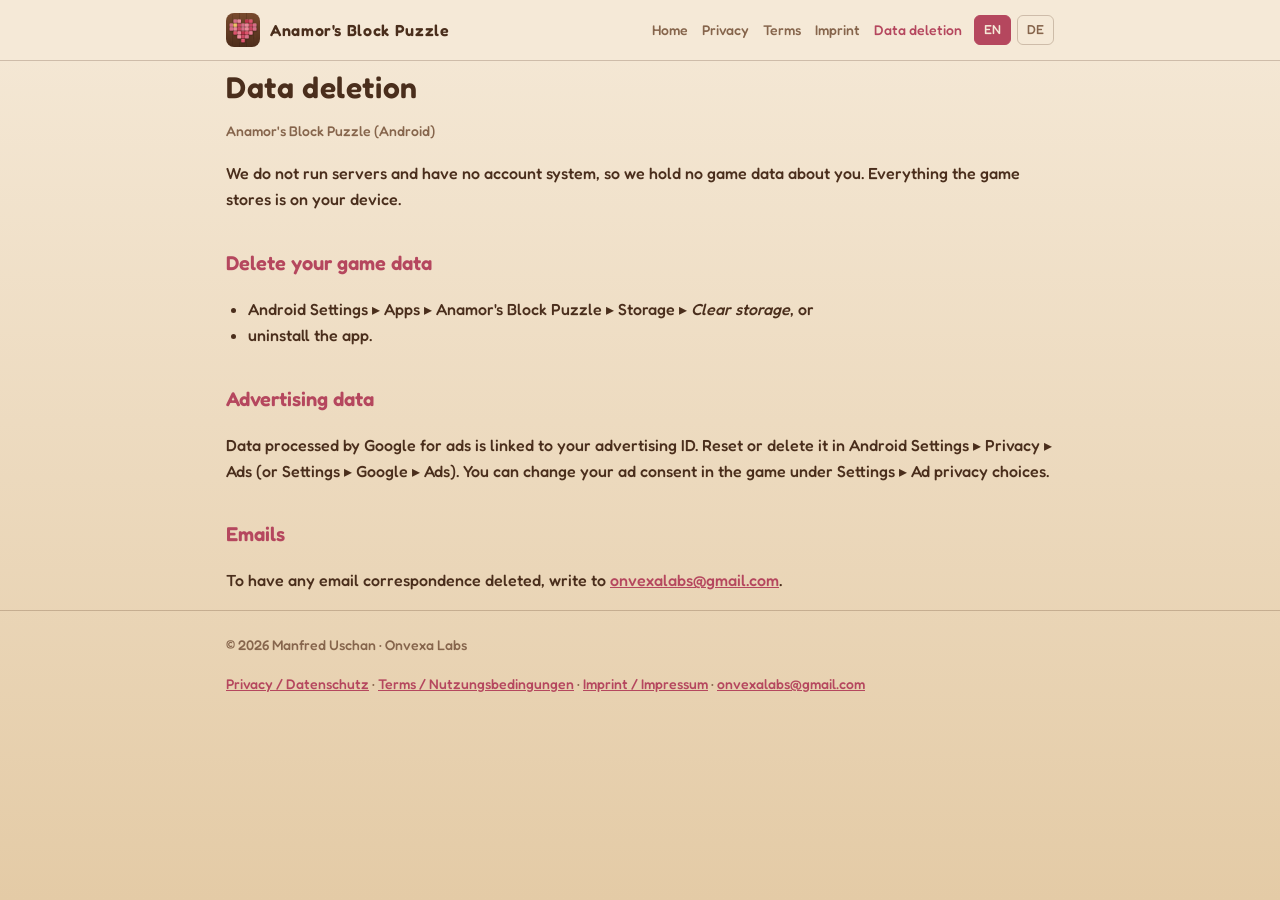
==== delete-data.html @ 858fd69e "Teaser and legal pages for Anamor's Block Puzzle Co-Authored-By: Claude Opus 5.5 <noreply@anthropic." ====
<!doctype html>
<html lang="en">
<head>
  <meta charset="utf-8">
  <meta name="viewport" content="width=device-width, initial-scale=1">
  <title>Data deletion · Anamor's Block Puzzle</title>
  <meta name="title-en" content="Data deletion · Anamor's Block Puzzle">
  <meta name="title-de" content="Datenlöschung · Anamor's Block Puzzle">
  <meta name="description" content="How to delete data for Anamor's Block Puzzle.">
  <meta name="theme-color" content="#4e2e1b">
  <link rel="icon" type="image/png" href="assets/favicon.png">
  <link rel="apple-touch-icon" href="assets/apple-touch-icon.png">
  <link rel="stylesheet" href="assets/style.css">
  <script src="assets/site.js"></script>
</head>
<body>
  <header class="top">
    <div class="wrap bar">
      <a class="brand" href="index.html"><img src="assets/icon.png" alt="">Anamor's Block Puzzle</a>
      <nav class="links">
        <a href="index.html"><span data-lang="en">Home</span><span data-lang="de">Start</span></a>
        <a href="privacy.html"><span data-lang="en">Privacy</span><span data-lang="de">Datenschutz</span></a>
        <a href="terms.html"><span data-lang="en">Terms</span><span data-lang="de">Nutzungsbedingungen</span></a>
        <a href="imprint.html"><span data-lang="en">Imprint</span><span data-lang="de">Impressum</span></a>
        <a href="delete-data.html" aria-current="page"><span data-lang="en">Data deletion</span><span data-lang="de">Datenlöschung</span></a>
      </nav>
      <div class="lang" role="group" aria-label="Language">
        <button type="button" data-set="en" aria-pressed="false">EN</button>
        <button type="button" data-set="de" aria-pressed="false">DE</button>
      </div>
    </div>
  </header>
  <main class="wrap">
    <article data-lang="en" lang="en">

      <h1>Data deletion</h1>
      <p class="meta">Anamor's Block Puzzle (Android)</p>
      <p>We do not run servers and have no account system, so we hold no game data about you. Everything the game stores is on
      your device.</p>
      <h2>Delete your game data</h2>
      <ul>
        <li>Android Settings ▸ Apps ▸ Anamor's Block Puzzle ▸ Storage ▸ <em>Clear storage</em>, or</li>
        <li>uninstall the app.</li>
      </ul>
      <h2>Advertising data</h2>
      <p>Data processed by Google for ads is linked to your advertising ID. Reset or delete it in Android Settings ▸ Privacy ▸ Ads
      (or Settings ▸ Google ▸ Ads). You can change your ad consent in the game under Settings ▸ Ad privacy choices.</p>
      <h2>Emails</h2>
      <p>To have any email correspondence deleted, write to <a href="mailto:onvexalabs@gmail.com">onvexalabs@gmail.com</a>.</p>
    </article>
    <article data-lang="de" lang="de">

      <h1>Datenlöschung</h1>
      <p class="meta">Anamor's Block Puzzle (Android)</p>
      <p>Wir betreiben keine Server und haben kein Kontosystem – wir besitzen also keine Spieldaten über dich. Alles, was das Spiel
      speichert, liegt auf deinem Gerät.</p>
      <h2>Spieldaten löschen</h2>
      <ul>
        <li>Android-Einstellungen ▸ Apps ▸ Anamor's Block Puzzle ▸ Speicher ▸ <em>Speicher leeren</em>, oder</li>
        <li>die App deinstallieren.</li>
      </ul>
      <h2>Werbedaten</h2>
      <p>Von Google für Werbung verarbeitete Daten sind mit deiner Werbe-ID verknüpft. Setze sie in den Android-Einstellungen ▸
      Datenschutz ▸ Werbung (oder Einstellungen ▸ Google ▸ Anzeigen) zurück oder lösche sie. Deine Werbe-Einwilligung änderst du im
      Spiel unter Einstellungen ▸ Werbe-Datenschutz.</p>
      <h2>E-Mails</h2>
      <p>Um E-Mail-Korrespondenz löschen zu lassen, schreib an <a href="mailto:onvexalabs@gmail.com">onvexalabs@gmail.com</a>.</p>
    </article>
  </main>
  <footer>
    <div class="wrap">
      <span>© 2026 Manfred Uschan · Onvexa Labs</span>
      <span><a href="privacy.html">Privacy / Datenschutz</a> · <a href="terms.html">Terms / Nutzungsbedingungen</a> · <a href="imprint.html">Imprint / Impressum</a> · <a href="mailto:onvexalabs@gmail.com">onvexalabs@gmail.com</a></span>
    </div>
  </footer>
</body>
</html>
---- assets/style.css ----
@font-face { font-family: "Fredoka"; src: url("Fredoka-Medium.woff2") format("woff2"); font-weight: 400 500; font-display: swap; }
@font-face { font-family: "Fredoka"; src: url("Fredoka-SemiBold.woff2") format("woff2"); font-weight: 600 700; font-display: swap; }
:root {
  --bg: #f5e9d7;
  --panel: #fbf2e4;
  --trace: #e4cba6;
  --text: #4a2e1c;
  --dim: #86654c;
  --accent: #b5475e;
  --accent2: #d9718a;
  --warn: #b26a00;
  --line: rgba(90, 57, 35, .25);
}
* { box-sizing: border-box; }
html { -webkit-text-size-adjust: 100%; }
body {
  margin: 0;
  background: var(--bg);
  background-image: linear-gradient(#f5e9d7, #e4cba6);
  background-attachment: fixed;
  color: var(--text);
  font: 16px/1.65 "Fredoka", system-ui, -apple-system, "Segoe UI", Roboto, sans-serif;
}
a { color: var(--accent); }
a:hover { color: #e0556f; }
header.top {
  border-bottom: 1px solid var(--line);
  background: rgba(245, 233, 215, .94);
  position: sticky; top: 0; z-index: 5;
  backdrop-filter: blur(6px);
}
.wrap { max-width: 860px; margin: 0 auto; padding: 0 16px; }
.bar { display: flex; align-items: center; gap: 12px; min-height: 60px; flex-wrap: wrap; }
.brand { display: flex; align-items: center; gap: 10px; color: var(--text); text-decoration: none; font-weight: 700; letter-spacing: .04em; }
.brand img { width: 34px; height: 34px; border-radius: 8px; }
nav.links { display: flex; gap: 14px; flex-wrap: wrap; margin-left: auto; font-size: 14px; }
nav.links a { color: var(--dim); text-decoration: none; }
nav.links a[aria-current="page"], nav.links a:hover { color: var(--accent); }
.lang { display: flex; gap: 6px; }
.lang button {
  background: transparent; color: var(--dim); border: 1px solid var(--line);
  border-radius: 6px; padding: 3px 9px; font: inherit; font-size: 13px; cursor: pointer;
}
.lang button[aria-pressed="true"] { color: var(--bg); background: var(--accent); border-color: var(--accent); }
main { padding: 28px 0 60px; }
h1 { font-size: 30px; line-height: 1.2; margin: 8px 0 6px; letter-spacing: .02em; }
h2 { font-size: 20px; margin: 34px 0 8px; color: var(--accent); }
h3 { font-size: 17px; margin: 22px 0 6px; }
.meta { color: var(--dim); font-size: 14px; margin-bottom: 18px; }
.card {
  background: var(--panel); border: 1px solid var(--line); border-radius: 10px;
  padding: 18px 20px; margin: 18px 0;
}
.hero { text-align: center; padding: 30px 0 10px; }
.hero img { width: 128px; height: 128px; border-radius: 26px; box-shadow: 0 0 40px rgba(181,71,94,.3); }
.hero h1 { font-size: 38px; margin-top: 16px; }
.hero .sub { color: var(--accent2); letter-spacing: .3em; font-weight: 700; }
.promise { border-left: 4px solid var(--accent); }
.todo { background: rgba(255,176,0,.15); color: var(--warn); border: 1px dashed var(--warn); padding: 0 4px; border-radius: 4px; }
table { width: 100%; border-collapse: collapse; font-size: 15px; }
th, td { text-align: left; vertical-align: top; padding: 8px 10px; border-bottom: 1px solid var(--line); }
th { color: var(--dim); font-weight: 600; }
.tablewrap { overflow-x: auto; }
ul { padding-left: 22px; }
footer { border-top: 1px solid var(--line); color: var(--dim); font-size: 14px; padding: 22px 0 40px; }
footer .wrap { display: flex; gap: 16px; flex-wrap: wrap; justify-content: space-between; }
code { background: #efe0c9; padding: 1px 5px; border-radius: 4px; font-size: 14px; }
/* language switching: without JS both languages stay visible */
html.js [data-lang] { display: none; }
html.js.lang-en [data-lang="en"], html.js.lang-de [data-lang="de"] { display: block; }
html:not(.js) [data-lang="de"] { border-top: 1px solid var(--line); margin-top: 40px; padding-top: 10px; }
@media (max-width: 560px) {
  h1 { font-size: 25px; }
  .hero h1 { font-size: 30px; }
  nav.links { width: 100%; margin-left: 0; }
}
.badge { display: inline-block; margin-top: 6px; padding: 6px 16px; border-radius: 999px; background: var(--accent); color: #fff6ea; font-weight: 600; }
.gallery { display: grid; grid-template-columns: repeat(auto-fit, minmax(170px, 1fr)); gap: 14px; margin: 26px 0; }
.gallery figure { margin: 0; text-align: center; }
.gallery img { width: 100%; border-radius: 16px; box-shadow: 0 8px 24px rgba(74, 46, 28, .25); }
.gallery figcaption { font-size: 14px; color: var(--dim); margin-top: 6px; }
html.js .gallery figcaption[data-lang] { display: none; }
html.js.lang-en .gallery figcaption[data-lang="en"], html.js.lang-de .gallery figcaption[data-lang="de"] { display: block; }
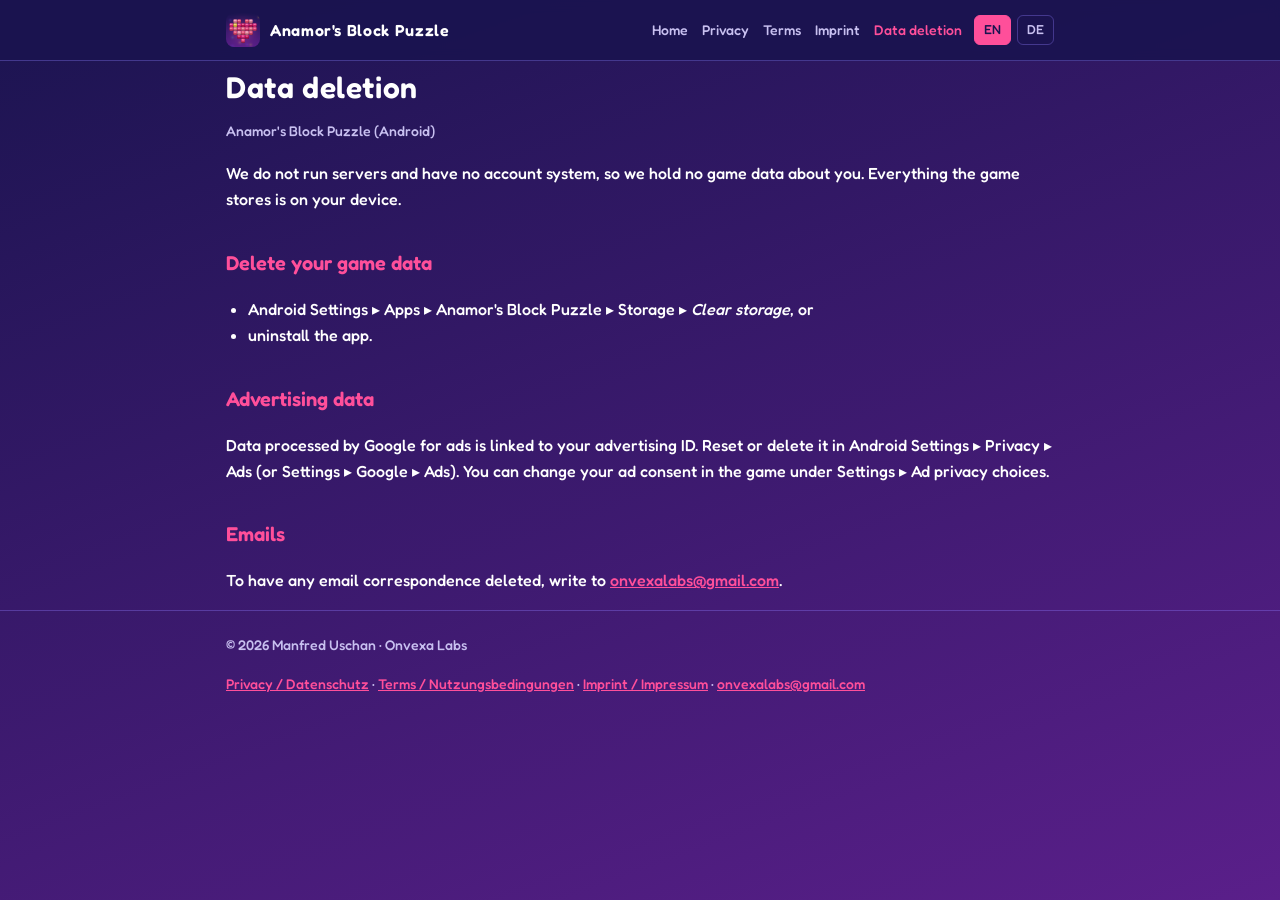
==== commit f459efb5: "Candy look for the teaser page, new screenshots and icon Co-Authored-By: Claude Opus 5.5 <noreply@an" ====
--- a/delete-data.html
+++ b/delete-data.html
@@ -7,7 +7,7 @@
   <meta name="title-en" content="Data deletion · Anamor's Block Puzzle">
   <meta name="title-de" content="Datenlöschung · Anamor's Block Puzzle">
   <meta name="description" content="How to delete data for Anamor's Block Puzzle.">
-  <meta name="theme-color" content="#4e2e1b">
+  <meta name="theme-color" content="#1b1450">
   <link rel="icon" type="image/png" href="assets/favicon.png">
   <link rel="apple-touch-icon" href="assets/apple-touch-icon.png">
   <link rel="stylesheet" href="assets/style.css">
--- a/assets/style.css
+++ b/assets/style.css
@@ -1,31 +1,31 @@
 @font-face { font-family: "Fredoka"; src: url("Fredoka-Medium.woff2") format("woff2"); font-weight: 400 500; font-display: swap; }
 @font-face { font-family: "Fredoka"; src: url("Fredoka-SemiBold.woff2") format("woff2"); font-weight: 600 700; font-display: swap; }
 :root {
-  --bg: #f5e9d7;
-  --panel: #fbf2e4;
-  --trace: #e4cba6;
-  --text: #4a2e1c;
-  --dim: #86654c;
-  --accent: #b5475e;
-  --accent2: #d9718a;
-  --warn: #b26a00;
-  --line: rgba(90, 57, 35, .25);
+  --bg: #1b1450;
+  --panel: rgba(35, 26, 92, .85);
+  --trace: #4a1c7a;
+  --text: #ffffff;
+  --dim: #c8c0f0;
+  --accent: #ff4f9a;
+  --accent2: #ffd23f;
+  --warn: #ffd23f;
+  --line: rgba(143, 123, 255, .35);
 }
 * { box-sizing: border-box; }
 html { -webkit-text-size-adjust: 100%; }
 body {
   margin: 0;
   background: var(--bg);
-  background-image: linear-gradient(#f5e9d7, #e4cba6);
+  background-image: linear-gradient(160deg, #1b1450, #5a1f8a);
   background-attachment: fixed;
   color: var(--text);
   font: 16px/1.65 "Fredoka", system-ui, -apple-system, "Segoe UI", Roboto, sans-serif;
 }
 a { color: var(--accent); }
-a:hover { color: #e0556f; }
+a:hover { color: #ffd23f; }
 header.top {
   border-bottom: 1px solid var(--line);
-  background: rgba(245, 233, 215, .94);
+  background: rgba(27, 20, 80, .92);
   position: sticky; top: 0; z-index: 5;
   backdrop-filter: blur(6px);
 }
@@ -52,7 +52,7 @@
   padding: 18px 20px; margin: 18px 0;
 }
 .hero { text-align: center; padding: 30px 0 10px; }
-.hero img { width: 128px; height: 128px; border-radius: 26px; box-shadow: 0 0 40px rgba(181,71,94,.3); }
+.hero img { width: 128px; height: 128px; border-radius: 26px; box-shadow: 0 0 40px rgba(255,79,154,.45); }
 .hero h1 { font-size: 38px; margin-top: 16px; }
 .hero .sub { color: var(--accent2); letter-spacing: .3em; font-weight: 700; }
 .promise { border-left: 4px solid var(--accent); }
@@ -64,7 +64,7 @@
 ul { padding-left: 22px; }
 footer { border-top: 1px solid var(--line); color: var(--dim); font-size: 14px; padding: 22px 0 40px; }
 footer .wrap { display: flex; gap: 16px; flex-wrap: wrap; justify-content: space-between; }
-code { background: #efe0c9; padding: 1px 5px; border-radius: 4px; font-size: 14px; }
+code { background: #2e2770; padding: 1px 5px; border-radius: 4px; font-size: 14px; }
 /* language switching: without JS both languages stay visible */
 html.js [data-lang] { display: none; }
 html.js.lang-en [data-lang="en"], html.js.lang-de [data-lang="de"] { display: block; }
@@ -74,10 +74,10 @@
   .hero h1 { font-size: 30px; }
   nav.links { width: 100%; margin-left: 0; }
 }
-.badge { display: inline-block; margin-top: 6px; padding: 6px 16px; border-radius: 999px; background: var(--accent); color: #fff6ea; font-weight: 600; }
+.badge { display: inline-block; margin-top: 6px; padding: 6px 16px; border-radius: 999px; background: var(--accent); color: #fff; font-weight: 600; }
 .gallery { display: grid; grid-template-columns: repeat(auto-fit, minmax(170px, 1fr)); gap: 14px; margin: 26px 0; }
 .gallery figure { margin: 0; text-align: center; }
-.gallery img { width: 100%; border-radius: 16px; box-shadow: 0 8px 24px rgba(74, 46, 28, .25); }
+.gallery img { width: 100%; border-radius: 16px; box-shadow: 0 8px 24px rgba(0, 0, 0, .45); }
 .gallery figcaption { font-size: 14px; color: var(--dim); margin-top: 6px; }
 html.js .gallery figcaption[data-lang] { display: none; }
 html.js.lang-en .gallery figcaption[data-lang="en"], html.js.lang-de .gallery figcaption[data-lang="de"] { display: block; }
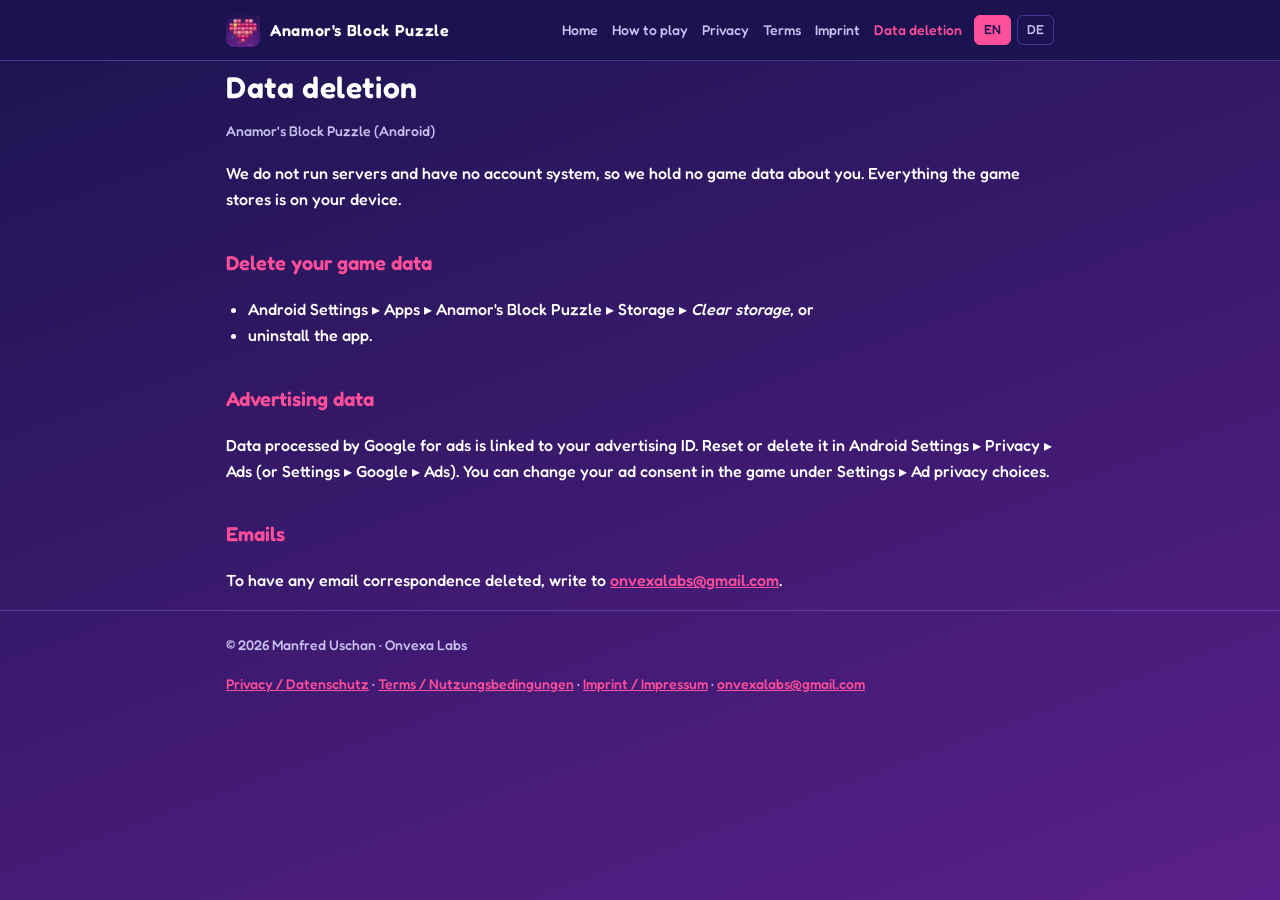
==== commit fc407de9: "Interactive how-to-play tutorial Co-Authored-By: Claude Opus 5.5 <noreply@anthropic.com> Claude-Sess" ====
--- a/delete-data.html
+++ b/delete-data.html
@@ -12,6 +12,7 @@
   <link rel="apple-touch-icon" href="assets/apple-touch-icon.png">
   <link rel="stylesheet" href="assets/style.css">
   <script src="assets/site.js"></script>
+
 </head>
 <body>
   <header class="top">
@@ -19,6 +20,7 @@
       <a class="brand" href="index.html"><img src="assets/icon.png" alt="">Anamor's Block Puzzle</a>
       <nav class="links">
         <a href="index.html"><span data-lang="en">Home</span><span data-lang="de">Start</span></a>
+        <a href="how-to-play.html"><span data-lang="en">How to play</span><span data-lang="de">Spielanleitung</span></a>
         <a href="privacy.html"><span data-lang="en">Privacy</span><span data-lang="de">Datenschutz</span></a>
         <a href="terms.html"><span data-lang="en">Terms</span><span data-lang="de">Nutzungsbedingungen</span></a>
         <a href="imprint.html"><span data-lang="en">Imprint</span><span data-lang="de">Impressum</span></a>
@@ -66,6 +68,7 @@
       <h2>E-Mails</h2>
       <p>Um E-Mail-Korrespondenz löschen zu lassen, schreib an <a href="mailto:onvexalabs@gmail.com">onvexalabs@gmail.com</a>.</p>
     </article>
+
   </main>
   <footer>
     <div class="wrap">
--- a/assets/style.css
+++ b/assets/style.css
@@ -81,3 +81,65 @@
 .gallery figcaption { font-size: 14px; color: var(--dim); margin-top: 6px; }
 html.js .gallery figcaption[data-lang] { display: none; }
 html.js.lang-en .gallery figcaption[data-lang="en"], html.js.lang-de .gallery figcaption[data-lang="de"] { display: block; }
+
+/* --- buttons --- */
+.btn { display: inline-block; border: 0; cursor: pointer; font: inherit; font-weight: 600; color: #fff; text-decoration: none;
+  padding: 10px 22px; border-radius: 999px; background: linear-gradient(#ff6bae, #e23d86); box-shadow: 0 4px 0 #a5235d, 0 8px 18px rgba(0,0,0,.3); }
+.btn:hover { color: #fff; filter: brightness(1.08); }
+.btn:active { transform: translateY(3px); box-shadow: 0 1px 0 #a5235d; }
+.btn.alt { background: linear-gradient(#9a80ff, #6b4cf0); box-shadow: 0 4px 0 #4630b0, 0 8px 18px rgba(0,0,0,.3); }
+.btn span[data-lang] { display: none; }
+html.lang-en .btn span[data-lang="en"], html.lang-de .btn span[data-lang="de"], html:not(.js) .btn span[data-lang="en"] { display: inline; }
+
+/* --- interactive tutorial --- */
+.tut { --cs: min(10vw, 52px); --ts: calc(var(--cs) * 0.5); margin: 10px auto 30px; max-width: 520px; text-align: center; touch-action: none; user-select: none; -webkit-user-select: none; }
+.tut-head { display: flex; justify-content: space-between; align-items: center; min-height: 30px; }
+.tut-steps { display: flex; gap: 8px; }
+.tut-steps .dot { width: 12px; height: 12px; border-radius: 50%; background: rgba(255,255,255,.2); }
+.tut-steps .dot.done { background: var(--accent2); }
+.tut-steps .dot.now { background: var(--accent); box-shadow: 0 0 10px var(--accent); }
+.tut-score { font-weight: 600; color: var(--dim); }
+.tut-score b { color: #fff; font-size: 22px; }
+.tut-msg { min-height: 3.2em; font-size: 18px; margin: 10px 0 14px; }
+.tut-msg span[data-lang] { display: none; }
+html.lang-en .tut-msg span[data-lang="en"], html.lang-de .tut-msg span[data-lang="de"], html:not(.js) .tut-msg span[data-lang="en"] { display: inline; }
+.tut-board { position: relative; display: grid; grid-template-columns: repeat(8, var(--cs)); grid-template-rows: repeat(8, var(--cs));
+  width: calc(var(--cs) * 8); margin: 0 auto; padding: 8px; box-sizing: content-box; border-radius: 22px;
+  background: rgba(18, 12, 58, .9); border: 2px solid rgba(255,255,255,.14); box-shadow: 0 14px 30px rgba(0,0,0,.45); }
+.tut-board.over .cb { filter: grayscale(.85) brightness(.75); transition: filter .8s; }
+.tc { position: relative; margin: 2px; border-radius: 22%; background: #2e2770; box-shadow: inset 0 3px 6px rgba(0,0,0,.35); }
+.tc.ok { background: rgba(61, 220, 132, .45); }
+.tc.bad { background: rgba(255, 59, 92, .45); }
+.tc.hl { box-shadow: inset 0 0 0 3px rgba(255,255,255,.75), 0 0 14px rgba(255,255,255,.5); }
+.tc.target { animation: target 1s ease-in-out infinite; }
+@keyframes target { 50% { background: rgba(255, 79, 154, .55); box-shadow: 0 0 14px rgba(255,79,154,.8); } }
+.cb { position: absolute; inset: 0; border-radius: 22%;
+  background: radial-gradient(ellipse 34% 20% at 32% 22%, rgba(255,255,255,.95), rgba(255,255,255,0) 70%),
+              radial-gradient(ellipse 70% 40% at 50% 28%, rgba(255,255,255,.42), rgba(255,255,255,0) 72%),
+              linear-gradient(var(--c), color-mix(in srgb, var(--c) 62%, #000));
+  box-shadow: inset 0 -4px 0 rgba(0,0,0,.22), inset 0 2px 0 rgba(255,255,255,.35), 0 3px 6px rgba(0,0,0,.35); }
+.cb.pop { animation: pop .2s ease-out; }
+@keyframes pop { 0% { transform: scale(1.18, .85); } 100% { transform: scale(1); } }
+.cb.clear { animation: clear .38s ease-in forwards; }
+@keyframes clear { 0% { filter: brightness(2.2); } 100% { transform: scale(1.35); opacity: 0; } }
+.beam { position: absolute; pointer-events: none; mix-blend-mode: screen; animation: beam .5s ease-out forwards;
+  background: radial-gradient(closest-side, rgba(255,255,255,.95), rgba(255,180,230,.5) 50%, rgba(255,255,255,0)); }
+.beam.h { left: -6%; width: 112%; height: calc(var(--cs) * 1.6); top: calc(8px + var(--i) * var(--cs) - var(--cs) * .3); }
+.beam.v { top: -6%; height: 112%; width: calc(var(--cs) * 1.6); left: calc(8px + var(--i) * var(--cs) - var(--cs) * .3); }
+@keyframes beam { from { opacity: 1; } to { opacity: 0; transform: scale(1.1); } }
+.pop-text { position: absolute; left: 50%; top: 38%; transform: translate(-50%, -50%); font-size: 40px; font-weight: 700; pointer-events: none;
+  -webkit-text-stroke: 7px #140c3a; paint-order: stroke fill; animation: ptext 1s ease-out forwards; white-space: nowrap; }
+.pop-text.pink { color: #ff4f9a; } .pop-text.gold { color: #ffd23f; }
+@keyframes ptext { 0% { transform: translate(-50%, -50%) scale(.3); } 25% { transform: translate(-50%, -50%) scale(1.1); } 70% { opacity: 1; } 100% { transform: translate(-50%, -70%); opacity: 0; } }
+.tut-tray { display: grid; grid-template-columns: repeat(3, 1fr); gap: 10px; margin: 16px auto 0; width: calc(var(--cs) * 8 + 16px);
+  min-height: calc(var(--cs) * 2.8); padding: 10px 0; border-radius: 22px; background: rgba(18, 12, 58, .45); border: 2px solid rgba(255,255,255,.08); }
+.slot { display: flex; align-items: center; justify-content: center; }
+.piece { display: grid; cursor: grab; touch-action: none; }
+.piece .cb { position: relative; inset: auto; width: calc(var(--ts) - 2px); height: calc(var(--ts) - 2px); margin: 1px; }
+.piece.dim { opacity: .35; }
+.piece.lifted { visibility: hidden; }
+.drag-ghost { position: fixed; left: 0; top: 0; z-index: 50; pointer-events: none; filter: drop-shadow(0 10px 12px rgba(0,0,0,.45)); }
+.drag-ghost .cb { position: absolute; inset: auto; transform: scale(.94); }
+.drag-ghost.back { transition: transform .18s ease-in; }
+.tut-buttons { display: flex; gap: 12px; justify-content: center; flex-wrap: wrap; margin-top: 22px; }
+.tut-msg .btn { margin-top: 10px; }
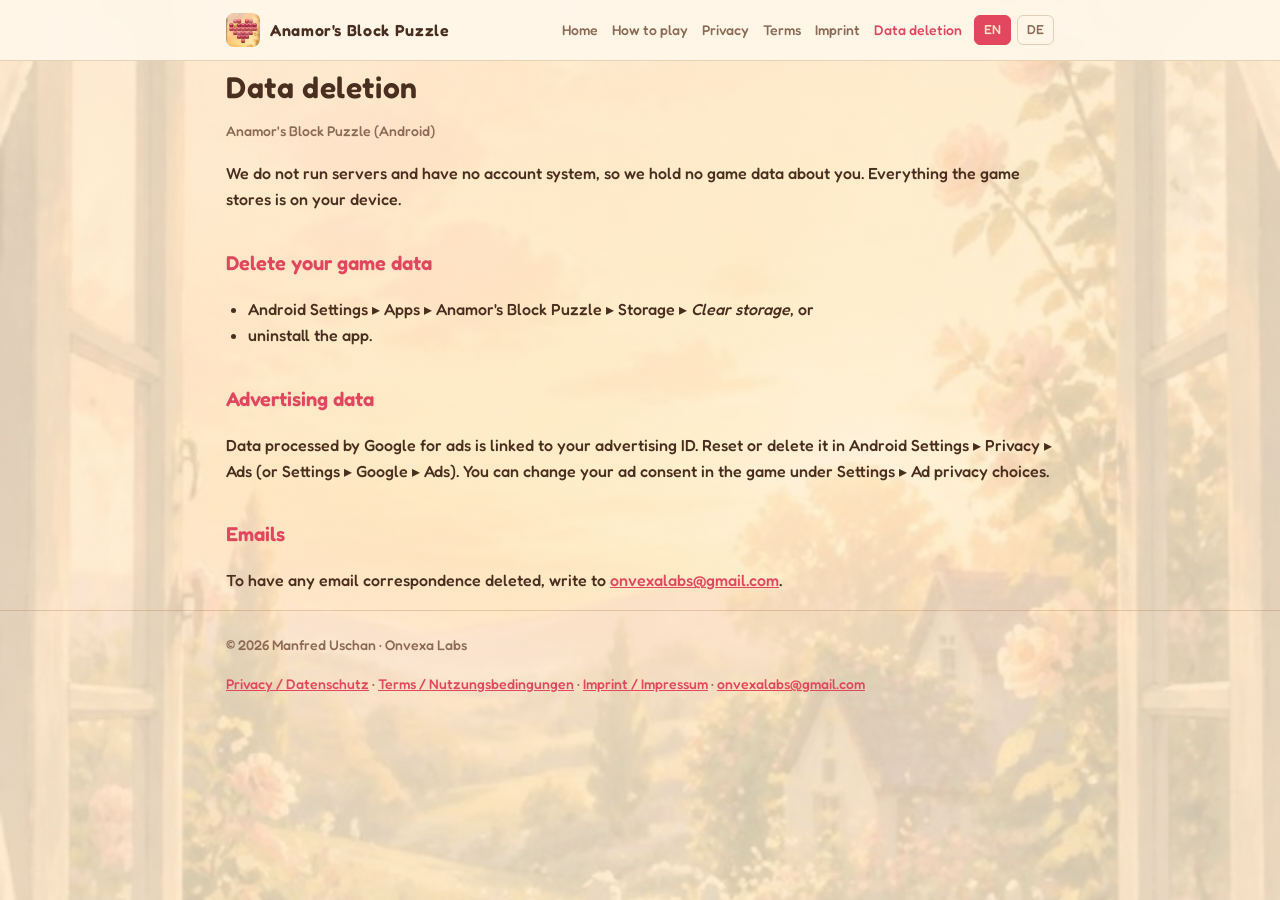
==== commit 51d80abd: "New landing page: painted hero, screenshots, seasons, play modes, languages Co-Authored-By: Claude O" ====
--- a/delete-data.html
+++ b/delete-data.html
@@ -7,7 +7,7 @@
   <meta name="title-en" content="Data deletion · Anamor's Block Puzzle">
   <meta name="title-de" content="Datenlöschung · Anamor's Block Puzzle">
   <meta name="description" content="How to delete data for Anamor's Block Puzzle.">
-  <meta name="theme-color" content="#1b1450">
+  <meta name="theme-color" content="#f6d9b0">
   <link rel="icon" type="image/png" href="assets/favicon.png">
   <link rel="apple-touch-icon" href="assets/apple-touch-icon.png">
   <link rel="stylesheet" href="assets/style.css">
--- a/assets/style.css
+++ b/assets/style.css
@@ -1,31 +1,33 @@
 @font-face { font-family: "Fredoka"; src: url("Fredoka-Medium.woff2") format("woff2"); font-weight: 400 500; font-display: swap; }
 @font-face { font-family: "Fredoka"; src: url("Fredoka-SemiBold.woff2") format("woff2"); font-weight: 600 700; font-display: swap; }
 :root {
-  --bg: #1b1450;
-  --panel: rgba(35, 26, 92, .85);
-  --trace: #4a1c7a;
-  --text: #ffffff;
-  --dim: #c8c0f0;
-  --accent: #ff4f9a;
-  --accent2: #ffd23f;
-  --warn: #ffd23f;
-  --line: rgba(143, 123, 255, .35);
+  --bg: #fbe6c8;
+  --panel: rgba(255, 247, 234, .94);
+  --trace: #e2c49c;
+  --text: #4a2e1f;
+  --dim: #8c6a55;
+  --accent: #e2475f;
+  --accent2: #5db37e;
+  --warn: #b7791f;
+  --line: rgba(160, 110, 60, .28);
 }
 * { box-sizing: border-box; }
 html { -webkit-text-size-adjust: 100%; }
 body {
   margin: 0;
   background: var(--bg);
-  background-image: linear-gradient(160deg, #1b1450, #5a1f8a);
+  background-image: linear-gradient(rgba(255, 244, 228, .72), rgba(255, 244, 228, .72)), url("bg.jpg");
+  background-size: cover;
+  background-position: center;
   background-attachment: fixed;
   color: var(--text);
   font: 16px/1.65 "Fredoka", system-ui, -apple-system, "Segoe UI", Roboto, sans-serif;
 }
 a { color: var(--accent); }
-a:hover { color: #ffd23f; }
+a:hover { color: #b8324a; }
 header.top {
   border-bottom: 1px solid var(--line);
-  background: rgba(27, 20, 80, .92);
+  background: rgba(255, 247, 234, .94);
   position: sticky; top: 0; z-index: 5;
   backdrop-filter: blur(6px);
 }
@@ -48,12 +50,12 @@
 h3 { font-size: 17px; margin: 22px 0 6px; }
 .meta { color: var(--dim); font-size: 14px; margin-bottom: 18px; }
 .card {
-  background: var(--panel); border: 1px solid var(--line); border-radius: 10px;
-  padding: 18px 20px; margin: 18px 0;
+  background: var(--panel); border: 2px solid var(--trace); border-radius: 22px;
+  padding: 18px 22px; margin: 18px 0; box-shadow: 0 8px 22px rgba(90, 50, 20, .18);
 }
 .hero { text-align: center; padding: 30px 0 10px; }
-.hero img { width: 128px; height: 128px; border-radius: 26px; box-shadow: 0 0 40px rgba(255,79,154,.45); }
-.hero h1 { font-size: 38px; margin-top: 16px; }
+.hero img { width: 128px; height: 128px; border-radius: 28px; box-shadow: 0 10px 30px rgba(120, 60, 20, .35); }
+.hero h1 { font-size: 40px; margin-top: 16px; color: var(--accent); text-shadow: 0 2px 0 #fff, 0 0 18px rgba(255,255,255,.9); }
 .hero .sub { color: var(--accent2); letter-spacing: .3em; font-weight: 700; }
 .promise { border-left: 4px solid var(--accent); }
 .todo { background: rgba(255,176,0,.15); color: var(--warn); border: 1px dashed var(--warn); padding: 0 4px; border-radius: 4px; }
@@ -64,7 +66,7 @@
 ul { padding-left: 22px; }
 footer { border-top: 1px solid var(--line); color: var(--dim); font-size: 14px; padding: 22px 0 40px; }
 footer .wrap { display: flex; gap: 16px; flex-wrap: wrap; justify-content: space-between; }
-code { background: #2e2770; padding: 1px 5px; border-radius: 4px; font-size: 14px; }
+code { background: #f1e2cc; padding: 1px 5px; border-radius: 4px; font-size: 14px; }
 /* language switching: without JS both languages stay visible */
 html.js [data-lang] { display: none; }
 html.js.lang-en [data-lang="en"], html.js.lang-de [data-lang="de"] { display: block; }
@@ -77,17 +79,18 @@
 .badge { display: inline-block; margin-top: 6px; padding: 6px 16px; border-radius: 999px; background: var(--accent); color: #fff; font-weight: 600; }
 .gallery { display: grid; grid-template-columns: repeat(auto-fit, minmax(170px, 1fr)); gap: 14px; margin: 26px 0; }
 .gallery figure { margin: 0; text-align: center; }
-.gallery img { width: 100%; border-radius: 16px; box-shadow: 0 8px 24px rgba(0, 0, 0, .45); }
+.gallery img { width: 100%; border-radius: 18px; border: 5px solid #fff7ea; box-shadow: 0 10px 24px rgba(90, 50, 20, .3); }
 .gallery figcaption { font-size: 14px; color: var(--dim); margin-top: 6px; }
 html.js .gallery figcaption[data-lang] { display: none; }
 html.js.lang-en .gallery figcaption[data-lang="en"], html.js.lang-de .gallery figcaption[data-lang="de"] { display: block; }
 
 /* --- buttons --- */
 .btn { display: inline-block; border: 0; cursor: pointer; font: inherit; font-weight: 600; color: #fff; text-decoration: none;
-  padding: 10px 22px; border-radius: 999px; background: linear-gradient(#ff6bae, #e23d86); box-shadow: 0 4px 0 #a5235d, 0 8px 18px rgba(0,0,0,.3); }
+  padding: 10px 22px; border-radius: 18px; background: linear-gradient(#f47b6c, #ee5f50); box-shadow: 0 5px 0 #b8443a, 0 8px 18px rgba(90,40,20,.25); }
 .btn:hover { color: #fff; filter: brightness(1.08); }
-.btn:active { transform: translateY(3px); box-shadow: 0 1px 0 #a5235d; }
-.btn.alt { background: linear-gradient(#9a80ff, #6b4cf0); box-shadow: 0 4px 0 #4630b0, 0 8px 18px rgba(0,0,0,.3); }
+.btn:active { transform: translateY(4px); box-shadow: 0 1px 0 #b8443a; }
+.btn.alt { color: #4a2e1f; background: linear-gradient(#fffaf2, #f5e8d4); box-shadow: 0 5px 0 #cdb393, 0 8px 18px rgba(90,40,20,.2); }
+.btn.alt:hover { color: #4a2e1f; }
 .btn span[data-lang] { display: none; }
 html.lang-en .btn span[data-lang="en"], html.lang-de .btn span[data-lang="de"], html:not(.js) .btn span[data-lang="en"] { display: inline; }
 
@@ -95,22 +98,24 @@
 .tut { --cs: min(10vw, 52px); --ts: calc(var(--cs) * 0.5); margin: 10px auto 30px; max-width: 520px; text-align: center; touch-action: none; user-select: none; -webkit-user-select: none; }
 .tut-head { display: flex; justify-content: space-between; align-items: center; min-height: 30px; }
 .tut-steps { display: flex; gap: 8px; }
-.tut-steps .dot { width: 12px; height: 12px; border-radius: 50%; background: rgba(255,255,255,.2); }
+.tut-steps .dot { width: 12px; height: 12px; border-radius: 50%; background: rgba(74,46,31,.18); }
 .tut-steps .dot.done { background: var(--accent2); }
 .tut-steps .dot.now { background: var(--accent); box-shadow: 0 0 10px var(--accent); }
 .tut-score { font-weight: 600; color: var(--dim); }
-.tut-score b { color: #fff; font-size: 22px; }
+.tut-score b { color: var(--text); font-size: 22px; }
 .tut-msg { min-height: 3.2em; font-size: 18px; margin: 10px 0 14px; }
 .tut-msg span[data-lang] { display: none; }
 html.lang-en .tut-msg span[data-lang="en"], html.lang-de .tut-msg span[data-lang="de"], html:not(.js) .tut-msg span[data-lang="en"] { display: inline; }
 .tut-board { position: relative; display: grid; grid-template-columns: repeat(8, var(--cs)); grid-template-rows: repeat(8, var(--cs));
-  width: calc(var(--cs) * 8); margin: 0 auto; padding: 8px; box-sizing: content-box; border-radius: 22px;
-  background: rgba(18, 12, 58, .9); border: 2px solid rgba(255,255,255,.14); box-shadow: 0 14px 30px rgba(0,0,0,.45); }
-.tut-board.over .cb { filter: grayscale(.85) brightness(.75); transition: filter .8s; }
-.tc { position: relative; margin: 2px; border-radius: 22%; background: #2e2770; box-shadow: inset 0 3px 6px rgba(0,0,0,.35); }
+  width: calc(var(--cs) * 8); margin: 0 auto; padding: 8px; box-sizing: content-box; border-radius: 26px;
+  background: #f6ebda;
+  border: calc(var(--cs) * 0.3) solid #a86b3c;
+  border-image: none; box-shadow: inset 0 0 0 3px rgba(90,50,20,.25), 0 14px 30px rgba(90,50,20,.35); }
+.tut-board.over .cb { filter: grayscale(.85) brightness(.95); transition: filter .8s; }
+.tc { position: relative; margin: 2px; border-radius: 22%; background: #e9d9c2; box-shadow: inset 0 3px 5px rgba(90,50,20,.22); }
 .tc.ok { background: rgba(61, 220, 132, .45); }
 .tc.bad { background: rgba(255, 59, 92, .45); }
-.tc.hl { box-shadow: inset 0 0 0 3px rgba(255,255,255,.75), 0 0 14px rgba(255,255,255,.5); }
+.tc.hl { box-shadow: inset 0 0 0 3px rgba(242,174,46,.9), 0 0 12px rgba(242,174,46,.6); }
 .tc.target { animation: target 1s ease-in-out infinite; }
 @keyframes target { 50% { background: rgba(255, 79, 154, .55); box-shadow: 0 0 14px rgba(255,79,154,.8); } }
 .cb { position: absolute; inset: 0; border-radius: 22%;
@@ -128,18 +133,61 @@
 .beam.v { top: -6%; height: 112%; width: calc(var(--cs) * 1.6); left: calc(8px + var(--i) * var(--cs) - var(--cs) * .3); }
 @keyframes beam { from { opacity: 1; } to { opacity: 0; transform: scale(1.1); } }
 .pop-text { position: absolute; left: 50%; top: 38%; transform: translate(-50%, -50%); font-size: 40px; font-weight: 700; pointer-events: none;
-  -webkit-text-stroke: 7px #140c3a; paint-order: stroke fill; animation: ptext 1s ease-out forwards; white-space: nowrap; }
-.pop-text.pink { color: #ff4f9a; } .pop-text.gold { color: #ffd23f; }
+  -webkit-text-stroke: 7px #4a2e1f; paint-order: stroke fill; animation: ptext 1s ease-out forwards; white-space: nowrap; }
+.pop-text.pink { color: #ef5f73; } .pop-text.gold { color: #f6c453; }
 @keyframes ptext { 0% { transform: translate(-50%, -50%) scale(.3); } 25% { transform: translate(-50%, -50%) scale(1.1); } 70% { opacity: 1; } 100% { transform: translate(-50%, -70%); opacity: 0; } }
 .tut-tray { display: grid; grid-template-columns: repeat(3, 1fr); gap: 10px; margin: 16px auto 0; width: calc(var(--cs) * 8 + 16px);
-  min-height: calc(var(--cs) * 2.8); padding: 10px 0; border-radius: 22px; background: rgba(18, 12, 58, .45); border: 2px solid rgba(255,255,255,.08); }
+  min-height: calc(var(--cs) * 2.8); padding: 10px 0; border-radius: 22px; background: rgba(255, 247, 234, .92); border: 2px solid var(--trace); }
 .slot { display: flex; align-items: center; justify-content: center; }
 .piece { display: grid; cursor: grab; touch-action: none; }
 .piece .cb { position: relative; inset: auto; width: calc(var(--ts) - 2px); height: calc(var(--ts) - 2px); margin: 1px; }
 .piece.dim { opacity: .35; }
 .piece.lifted { visibility: hidden; }
-.drag-ghost { position: fixed; left: 0; top: 0; z-index: 50; pointer-events: none; filter: drop-shadow(0 10px 12px rgba(0,0,0,.45)); }
+.drag-ghost { position: fixed; left: 0; top: 0; z-index: 50; pointer-events: none; filter: drop-shadow(0 10px 12px rgba(90,50,20,.4)); }
 .drag-ghost .cb { position: absolute; inset: auto; transform: scale(.94); }
 .drag-ghost.back { transition: transform .18s ease-in; }
 .tut-buttons { display: flex; gap: 12px; justify-content: center; flex-wrap: wrap; margin-top: 22px; }
 .tut-msg .btn { margin-top: 10px; }
+
+/* --- landing page (v1.3) --- */
+.hero2 { margin: 6px 0 22px; border-radius: 28px; overflow: hidden; padding: 70px 18px 40px;
+  background: url("hero.jpg") center/cover; box-shadow: 0 14px 34px rgba(90, 50, 20, .28); text-align: center; }
+.hero-card { display: inline-block; max-width: 560px; background: rgba(255, 247, 234, .93); border: 2px solid var(--trace);
+  border-radius: 26px; padding: 22px 26px 18px; box-shadow: 0 10px 26px rgba(90, 50, 20, .22); }
+.hero-icon { width: 112px; height: 112px; border-radius: 26px; margin-top: -78px; border: 5px solid #fff7ea;
+  box-shadow: 0 10px 24px rgba(90, 50, 20, .35); }
+.hero2 h1 { font-size: 40px; margin: 10px 0 2px; color: var(--accent); }
+.tagline { font-size: 19px; margin: 0 0 14px; color: var(--text); }
+.cta { display: flex; gap: 12px; justify-content: center; align-items: center; flex-wrap: wrap; margin: 0; }
+.cta .badge { margin: 0; }
+.shots { display: flex; gap: 14px; overflow-x: auto; scroll-snap-type: x mandatory; padding: 6px 4px 16px; }
+.shots figure { margin: 0; flex: 0 0 min(42vw, 200px); scroll-snap-align: start; }
+.shots img { width: 100%; height: auto; border-radius: 18px; border: 4px solid #fff7ea; box-shadow: 0 10px 22px rgba(90, 50, 20, .28); display: block; }
+.intro { font-size: 18px; background: rgba(255, 247, 234, .8); border-radius: 18px; padding: 14px 18px; }
+.seasons { display: grid; grid-template-columns: repeat(5, 1fr); gap: 12px; margin: 14px 0 6px; }
+.season { margin: 0; position: relative; border-radius: 20px; overflow: hidden; border: 4px solid #fff7ea; box-shadow: 0 8px 20px rgba(90, 50, 20, .25); }
+.season img { width: 100%; display: block; aspect-ratio: 1 / 1.15; object-fit: cover; }
+.season figcaption { position: absolute; left: 6px; right: 6px; bottom: 6px; background: rgba(255, 247, 234, .92); border-radius: 12px;
+  padding: 4px 6px; text-align: center; line-height: 1.25; }
+.season b { display: block; font-size: 14px; } .season span { font-size: 12px; color: var(--dim); }
+.feats { display: grid; grid-template-columns: repeat(3, 1fr); gap: 12px; }
+.feat { background: var(--panel); border: 2px solid var(--trace); border-radius: 20px; padding: 14px 16px; box-shadow: 0 6px 16px rgba(90, 50, 20, .14); }
+.feat h3 { margin: 6px 0 4px; } .feat p { margin: 0; font-size: 15px; color: var(--dim); }
+.ico { display: inline-block; width: 46px; height: 46px; border-radius: 14px; background: var(--accent); position: relative; }
+.ico::after { content: ""; position: absolute; inset: 9px; background: #fff; -webkit-mask: var(--ic) center/contain no-repeat; mask: var(--ic) center/contain no-repeat; }
+.feat:nth-child(2) .ico { background: #f2ae2e; } .feat:nth-child(3) .ico { background: #4c9fd6; }
+.feat:nth-child(4) .ico { background: #ef5f73; } .feat:nth-child(5) .ico { background: #9c7bd6; } .feat:nth-child(6) .ico { background: #5db37e; }
+.chips { display: flex; flex-wrap: wrap; gap: 8px; margin-top: 8px; }
+.chip { background: #fff; border: 1px solid var(--trace); border-radius: 999px; padding: 3px 12px; font-size: 14px; }
+.dedication { margin: 30px 0 10px; border-radius: 26px; padding: 40px 20px; text-align: center; color: #fff;
+  background: linear-gradient(rgba(40, 20, 60, .35), rgba(40, 20, 60, .35)), url("season_together.jpg") center/cover; }
+.dedication h2 { color: #fff; margin-top: 0; } .dedication p { font-size: 20px; margin: 0; text-shadow: 0 2px 8px rgba(0,0,0,.4); }
+.support { text-align: center; margin-top: 18px; }
+@media (max-width: 720px) {
+  .seasons { grid-template-columns: repeat(2, 1fr); }
+  .seasons .season:last-child { grid-column: span 2; }
+  .seasons .season:last-child img { aspect-ratio: 2 / 1.1; }
+  .feats { grid-template-columns: 1fr; }
+  .hero2 { padding-top: 64px; } .hero2 h1 { font-size: 30px; }
+}
+@media (min-width: 721px) { .shots { overflow: visible; } .shots figure { flex: 1 1 0; } }
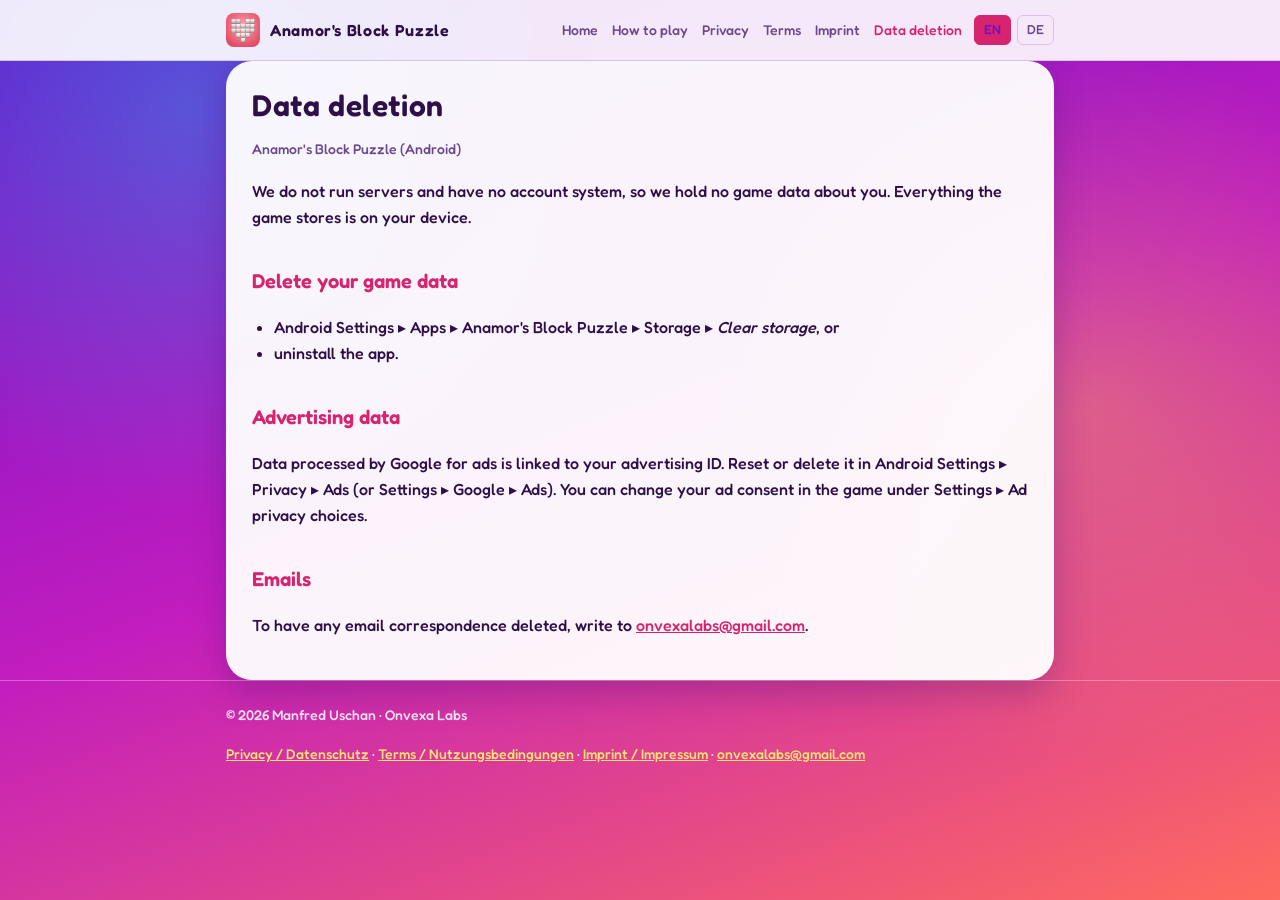
==== commit f3a39ada: "Vibrant glass restyle for v1.4 Co-Authored-By: Claude Opus 5.5 <noreply@anthropic.com> Claude-Sessio" ====
--- a/delete-data.html
+++ b/delete-data.html
@@ -7,7 +7,7 @@
   <meta name="title-en" content="Data deletion · Anamor's Block Puzzle">
   <meta name="title-de" content="Datenlöschung · Anamor's Block Puzzle">
   <meta name="description" content="How to delete data for Anamor's Block Puzzle.">
-  <meta name="theme-color" content="#f6d9b0">
+  <meta name="theme-color" content="#8a2be2">
   <link rel="icon" type="image/png" href="assets/favicon.png">
   <link rel="apple-touch-icon" href="assets/apple-touch-icon.png">
   <link rel="stylesheet" href="assets/style.css">
--- a/assets/style.css
+++ b/assets/style.css
@@ -1,33 +1,34 @@
 @font-face { font-family: "Fredoka"; src: url("Fredoka-Medium.woff2") format("woff2"); font-weight: 400 500; font-display: swap; }
 @font-face { font-family: "Fredoka"; src: url("Fredoka-SemiBold.woff2") format("woff2"); font-weight: 600 700; font-display: swap; }
 :root {
-  --bg: #fbe6c8;
-  --panel: rgba(255, 247, 234, .94);
-  --trace: #e2c49c;
-  --text: #4a2e1f;
-  --dim: #8c6a55;
-  --accent: #e2475f;
-  --accent2: #5db37e;
+  --bg: #6a11cb;
+  --panel: rgba(255, 255, 255, .95);
+  --trace: rgba(255, 255, 255, .7);
+  --text: #2e1048;
+  --dim: #6b4a8c;
+  --accent: #d6246e;
+  --accent2: #8a2be2;
   --warn: #b7791f;
-  --line: rgba(160, 110, 60, .28);
+  --line: rgba(110, 40, 160, .2);
+  --grad: linear-gradient(160deg, #6a11cb 0%, #c21dbe 50%, #ff6a5e 100%);
+  --shadow: rgba(60, 10, 110, .28);
 }
 * { box-sizing: border-box; }
 html { -webkit-text-size-adjust: 100%; }
 body {
   margin: 0;
+  min-height: 100vh;
   background: var(--bg);
-  background-image: linear-gradient(rgba(255, 244, 228, .72), rgba(255, 244, 228, .72)), url("bg.jpg");
-  background-size: cover;
-  background-position: center;
-  background-attachment: fixed;
+  background-image: radial-gradient(circle at 15% 12%, rgba(0, 229, 255, .3), transparent 30%),
+    radial-gradient(circle at 85% 45%, rgba(255, 210, 63, .3), transparent 30%), var(--grad);
   color: var(--text);
   font: 16px/1.65 "Fredoka", system-ui, -apple-system, "Segoe UI", Roboto, sans-serif;
 }
 a { color: var(--accent); }
-a:hover { color: #b8324a; }
+a:hover { color: #a3135a; }
 header.top {
   border-bottom: 1px solid var(--line);
-  background: rgba(255, 247, 234, .94);
+  background: rgba(255, 255, 255, .9);
   position: sticky; top: 0; z-index: 5;
   backdrop-filter: blur(6px);
 }
@@ -45,18 +46,28 @@
 }
 .lang button[aria-pressed="true"] { color: var(--bg); background: var(--accent); border-color: var(--accent); }
 main { padding: 28px 0 60px; }
+/* text pages sit on a white sheet; the landing page (with .hero2) is glass on the gradient */
+main > article:not(:has(.hero2)):not(.plain) { background: var(--panel); border-radius: 26px; padding: 18px 26px 26px;
+  box-shadow: 0 14px 34px var(--shadow); }
+main > article:has(.hero2) > h2, main > article:has(.hero2) > p:not(.intro) { color: #fff; }
+main > article:has(.hero2) > h2 { text-shadow: 0 3px 8px rgba(58, 16, 96, .35); }
+main > article:has(.hero2) > p a { color: #ffe36e; }
+main > article.plain h1 { color: #fff; text-shadow: 0 3px 8px rgba(58, 16, 96, .35); }
+main > article.plain .meta { color: rgba(255, 255, 255, .88); }
+main > div[data-lang] > h2 { color: #fff; text-shadow: 0 3px 8px rgba(58, 16, 96, .35); }
+footer a { color: #ffe36e; } footer a:hover { color: #fff; }
 h1 { font-size: 30px; line-height: 1.2; margin: 8px 0 6px; letter-spacing: .02em; }
 h2 { font-size: 20px; margin: 34px 0 8px; color: var(--accent); }
 h3 { font-size: 17px; margin: 22px 0 6px; }
 .meta { color: var(--dim); font-size: 14px; margin-bottom: 18px; }
 .card {
   background: var(--panel); border: 2px solid var(--trace); border-radius: 22px;
-  padding: 18px 22px; margin: 18px 0; box-shadow: 0 8px 22px rgba(90, 50, 20, .18);
+  padding: 18px 22px; margin: 18px 0; box-shadow: 0 8px 22px var(--shadow);
 }
 .hero { text-align: center; padding: 30px 0 10px; }
-.hero img { width: 128px; height: 128px; border-radius: 28px; box-shadow: 0 10px 30px rgba(120, 60, 20, .35); }
-.hero h1 { font-size: 40px; margin-top: 16px; color: var(--accent); text-shadow: 0 2px 0 #fff, 0 0 18px rgba(255,255,255,.9); }
-.hero .sub { color: var(--accent2); letter-spacing: .3em; font-weight: 700; }
+.hero img { width: 128px; height: 128px; border-radius: 28px; box-shadow: 0 10px 30px var(--shadow); }
+.hero h1 { font-size: 40px; margin-top: 16px; color: #fff; text-shadow: 0 4px 10px rgba(58, 16, 96, .45); }
+.hero .sub { color: #ffd84d; letter-spacing: .3em; font-weight: 700; }
 .promise { border-left: 4px solid var(--accent); }
 .todo { background: rgba(255,176,0,.15); color: var(--warn); border: 1px dashed var(--warn); padding: 0 4px; border-radius: 4px; }
 table { width: 100%; border-collapse: collapse; font-size: 15px; }
@@ -64,9 +75,9 @@
 th { color: var(--dim); font-weight: 600; }
 .tablewrap { overflow-x: auto; }
 ul { padding-left: 22px; }
-footer { border-top: 1px solid var(--line); color: var(--dim); font-size: 14px; padding: 22px 0 40px; }
+footer { border-top: 1px solid rgba(255,255,255,.3); color: rgba(255,255,255,.85); font-size: 14px; padding: 22px 0 40px; }
 footer .wrap { display: flex; gap: 16px; flex-wrap: wrap; justify-content: space-between; }
-code { background: #f1e2cc; padding: 1px 5px; border-radius: 4px; font-size: 14px; }
+code { background: #efe4ff; padding: 1px 5px; border-radius: 4px; font-size: 14px; }
 /* language switching: without JS both languages stay visible */
 html.js [data-lang] { display: none; }
 html.js.lang-en [data-lang="en"], html.js.lang-de [data-lang="de"] { display: block; }
@@ -79,18 +90,18 @@
 .badge { display: inline-block; margin-top: 6px; padding: 6px 16px; border-radius: 999px; background: var(--accent); color: #fff; font-weight: 600; }
 .gallery { display: grid; grid-template-columns: repeat(auto-fit, minmax(170px, 1fr)); gap: 14px; margin: 26px 0; }
 .gallery figure { margin: 0; text-align: center; }
-.gallery img { width: 100%; border-radius: 18px; border: 5px solid #fff7ea; box-shadow: 0 10px 24px rgba(90, 50, 20, .3); }
-.gallery figcaption { font-size: 14px; color: var(--dim); margin-top: 6px; }
+.gallery img { width: 100%; border-radius: 18px; border: 4px solid rgba(255,255,255,.6); box-shadow: 0 10px 24px var(--shadow); }
+.gallery figcaption { font-size: 14px; color: #fff; margin-top: 6px; }
 html.js .gallery figcaption[data-lang] { display: none; }
 html.js.lang-en .gallery figcaption[data-lang="en"], html.js.lang-de .gallery figcaption[data-lang="de"] { display: block; }
 
 /* --- buttons --- */
 .btn { display: inline-block; border: 0; cursor: pointer; font: inherit; font-weight: 600; color: #fff; text-decoration: none;
-  padding: 10px 22px; border-radius: 18px; background: linear-gradient(#f47b6c, #ee5f50); box-shadow: 0 5px 0 #b8443a, 0 8px 18px rgba(90,40,20,.25); }
+  padding: 10px 22px; border-radius: 999px; background: linear-gradient(#ff5f9e, #e3246e); box-shadow: 0 5px 0 #a3135a, 0 8px 18px var(--shadow); }
 .btn:hover { color: #fff; filter: brightness(1.08); }
-.btn:active { transform: translateY(4px); box-shadow: 0 1px 0 #b8443a; }
-.btn.alt { color: #4a2e1f; background: linear-gradient(#fffaf2, #f5e8d4); box-shadow: 0 5px 0 #cdb393, 0 8px 18px rgba(90,40,20,.2); }
-.btn.alt:hover { color: #4a2e1f; }
+.btn:active { transform: translateY(4px); box-shadow: 0 1px 0 #a3135a; }
+.btn.alt { color: #3a1659; background: linear-gradient(#ffe066, #ffc23d); box-shadow: 0 5px 0 #d99a12, 0 8px 18px var(--shadow); }
+.btn.alt:hover { color: #3a1659; }
 .btn span[data-lang] { display: none; }
 html.lang-en .btn span[data-lang="en"], html.lang-de .btn span[data-lang="de"], html:not(.js) .btn span[data-lang="en"] { display: inline; }
 
@@ -98,21 +109,21 @@
 .tut { --cs: min(10vw, 52px); --ts: calc(var(--cs) * 0.5); margin: 10px auto 30px; max-width: 520px; text-align: center; touch-action: none; user-select: none; -webkit-user-select: none; }
 .tut-head { display: flex; justify-content: space-between; align-items: center; min-height: 30px; }
 .tut-steps { display: flex; gap: 8px; }
-.tut-steps .dot { width: 12px; height: 12px; border-radius: 50%; background: rgba(74,46,31,.18); }
+.tut-steps .dot { width: 12px; height: 12px; border-radius: 50%; background: rgba(255,255,255,.3); }
 .tut-steps .dot.done { background: var(--accent2); }
 .tut-steps .dot.now { background: var(--accent); box-shadow: 0 0 10px var(--accent); }
-.tut-score { font-weight: 600; color: var(--dim); }
-.tut-score b { color: var(--text); font-size: 22px; }
-.tut-msg { min-height: 3.2em; font-size: 18px; margin: 10px 0 14px; }
+.tut-score { font-weight: 600; color: rgba(255,255,255,.85); }
+.tut-score b { color: #fff; font-size: 22px; }
+.tut-msg { min-height: 3.2em; font-size: 18px; margin: 10px 0 14px; color: #fff; }
 .tut-msg span[data-lang] { display: none; }
 html.lang-en .tut-msg span[data-lang="en"], html.lang-de .tut-msg span[data-lang="de"], html:not(.js) .tut-msg span[data-lang="en"] { display: inline; }
 .tut-board { position: relative; display: grid; grid-template-columns: repeat(8, var(--cs)); grid-template-rows: repeat(8, var(--cs));
   width: calc(var(--cs) * 8); margin: 0 auto; padding: 8px; box-sizing: content-box; border-radius: 26px;
-  background: #f6ebda;
-  border: calc(var(--cs) * 0.3) solid #a86b3c;
-  border-image: none; box-shadow: inset 0 0 0 3px rgba(90,50,20,.25), 0 14px 30px rgba(90,50,20,.35); }
+  background: rgba(20, 0, 50, .32);
+  border: 2px solid rgba(255, 255, 255, .35);
+  border-image: none; box-shadow: 0 14px 30px var(--shadow); backdrop-filter: blur(6px); }
 .tut-board.over .cb { filter: grayscale(.85) brightness(.95); transition: filter .8s; }
-.tc { position: relative; margin: 2px; border-radius: 22%; background: #e9d9c2; box-shadow: inset 0 3px 5px rgba(90,50,20,.22); }
+.tc { position: relative; margin: 2px; border-radius: 22%; background: rgba(255, 255, 255, .13); }
 .tc.ok { background: rgba(61, 220, 132, .45); }
 .tc.bad { background: rgba(255, 59, 92, .45); }
 .tc.hl { box-shadow: inset 0 0 0 3px rgba(242,174,46,.9), 0 0 12px rgba(242,174,46,.6); }
@@ -133,54 +144,57 @@
 .beam.v { top: -6%; height: 112%; width: calc(var(--cs) * 1.6); left: calc(8px + var(--i) * var(--cs) - var(--cs) * .3); }
 @keyframes beam { from { opacity: 1; } to { opacity: 0; transform: scale(1.1); } }
 .pop-text { position: absolute; left: 50%; top: 38%; transform: translate(-50%, -50%); font-size: 40px; font-weight: 700; pointer-events: none;
-  -webkit-text-stroke: 7px #4a2e1f; paint-order: stroke fill; animation: ptext 1s ease-out forwards; white-space: nowrap; }
+  -webkit-text-stroke: 7px #3a1060; paint-order: stroke fill; animation: ptext 1s ease-out forwards; white-space: nowrap; }
 .pop-text.pink { color: #ef5f73; } .pop-text.gold { color: #f6c453; }
 @keyframes ptext { 0% { transform: translate(-50%, -50%) scale(.3); } 25% { transform: translate(-50%, -50%) scale(1.1); } 70% { opacity: 1; } 100% { transform: translate(-50%, -70%); opacity: 0; } }
 .tut-tray { display: grid; grid-template-columns: repeat(3, 1fr); gap: 10px; margin: 16px auto 0; width: calc(var(--cs) * 8 + 16px);
-  min-height: calc(var(--cs) * 2.8); padding: 10px 0; border-radius: 22px; background: rgba(255, 247, 234, .92); border: 2px solid var(--trace); }
+  min-height: calc(var(--cs) * 2.8); padding: 10px 0; border-radius: 22px; background: rgba(255, 255, 255, .16); border: 2px solid rgba(255, 255, 255, .35); }
 .slot { display: flex; align-items: center; justify-content: center; }
 .piece { display: grid; cursor: grab; touch-action: none; }
 .piece .cb { position: relative; inset: auto; width: calc(var(--ts) - 2px); height: calc(var(--ts) - 2px); margin: 1px; }
 .piece.dim { opacity: .35; }
 .piece.lifted { visibility: hidden; }
-.drag-ghost { position: fixed; left: 0; top: 0; z-index: 50; pointer-events: none; filter: drop-shadow(0 10px 12px rgba(90,50,20,.4)); }
+.drag-ghost { position: fixed; left: 0; top: 0; z-index: 50; pointer-events: none; filter: drop-shadow(0 10px 12px rgba(40,0,80,.45)); }
 .drag-ghost .cb { position: absolute; inset: auto; transform: scale(.94); }
 .drag-ghost.back { transition: transform .18s ease-in; }
 .tut-buttons { display: flex; gap: 12px; justify-content: center; flex-wrap: wrap; margin-top: 22px; }
 .tut-msg .btn { margin-top: 10px; }
 
-/* --- landing page (v1.3) --- */
+/* --- landing page (v1.4, vibrant glass) --- */
 .hero2 { margin: 6px 0 22px; border-radius: 28px; overflow: hidden; padding: 70px 18px 40px;
-  background: url("hero.jpg") center/cover; box-shadow: 0 14px 34px rgba(90, 50, 20, .28); text-align: center; }
-.hero-card { display: inline-block; max-width: 560px; background: rgba(255, 247, 234, .93); border: 2px solid var(--trace);
-  border-radius: 26px; padding: 22px 26px 18px; box-shadow: 0 10px 26px rgba(90, 50, 20, .22); }
-.hero-icon { width: 112px; height: 112px; border-radius: 26px; margin-top: -78px; border: 5px solid #fff7ea;
-  box-shadow: 0 10px 24px rgba(90, 50, 20, .35); }
-.hero2 h1 { font-size: 40px; margin: 10px 0 2px; color: var(--accent); }
-.tagline { font-size: 19px; margin: 0 0 14px; color: var(--text); }
+  background: rgba(255, 255, 255, .14); border: 2px solid rgba(255, 255, 255, .35);
+  box-shadow: 0 14px 34px var(--shadow); text-align: center; backdrop-filter: blur(8px); }
+.hero-card { display: inline-block; max-width: 560px; }
+.hero-icon { width: 120px; height: 120px; border-radius: 28px; margin-top: -40px; border: 4px solid rgba(255,255,255,.8);
+  box-shadow: 0 12px 28px var(--shadow); }
+.hero2 h1 { font-size: 42px; margin: 12px 0 2px; color: #fff; text-shadow: 0 4px 12px rgba(58, 16, 96, .45); }
+.tagline { font-size: 20px; margin: 0 0 16px; color: #ffd84d; font-weight: 600; }
 .cta { display: flex; gap: 12px; justify-content: center; align-items: center; flex-wrap: wrap; margin: 0; }
 .cta .badge { margin: 0; }
 .shots { display: flex; gap: 14px; overflow-x: auto; scroll-snap-type: x mandatory; padding: 6px 4px 16px; }
 .shots figure { margin: 0; flex: 0 0 min(42vw, 200px); scroll-snap-align: start; }
-.shots img { width: 100%; height: auto; border-radius: 18px; border: 4px solid #fff7ea; box-shadow: 0 10px 22px rgba(90, 50, 20, .28); display: block; }
-.intro { font-size: 18px; background: rgba(255, 247, 234, .8); border-radius: 18px; padding: 14px 18px; }
+.shots img { width: 100%; height: auto; border-radius: 18px; border: 3px solid rgba(255,255,255,.6); box-shadow: 0 10px 22px var(--shadow); display: block; }
+.intro { font-size: 18px; color: #fff; background: rgba(255, 255, 255, .14); border: 2px solid rgba(255,255,255,.3); border-radius: 18px; padding: 14px 18px; }
 .seasons { display: grid; grid-template-columns: repeat(5, 1fr); gap: 12px; margin: 14px 0 6px; }
-.season { margin: 0; position: relative; border-radius: 20px; overflow: hidden; border: 4px solid #fff7ea; box-shadow: 0 8px 20px rgba(90, 50, 20, .25); }
+.season { margin: 0; position: relative; border-radius: 20px; overflow: hidden; border: 3px solid rgba(255,255,255,.7); box-shadow: 0 8px 20px var(--shadow); }
 .season img { width: 100%; display: block; aspect-ratio: 1 / 1.15; object-fit: cover; }
-.season figcaption { position: absolute; left: 6px; right: 6px; bottom: 6px; background: rgba(255, 247, 234, .92); border-radius: 12px;
+.season figcaption { position: absolute; left: 6px; right: 6px; bottom: 6px; background: rgba(255, 255, 255, .92); border-radius: 12px;
   padding: 4px 6px; text-align: center; line-height: 1.25; }
 .season b { display: block; font-size: 14px; } .season span { font-size: 12px; color: var(--dim); }
 .feats { display: grid; grid-template-columns: repeat(3, 1fr); gap: 12px; }
-.feat { background: var(--panel); border: 2px solid var(--trace); border-radius: 20px; padding: 14px 16px; box-shadow: 0 6px 16px rgba(90, 50, 20, .14); }
-.feat h3 { margin: 6px 0 4px; } .feat p { margin: 0; font-size: 15px; color: var(--dim); }
-.ico { display: inline-block; width: 46px; height: 46px; border-radius: 14px; background: var(--accent); position: relative; }
+.feat { background: rgba(255, 255, 255, .16); border: 2px solid rgba(255,255,255,.35); border-radius: 22px; padding: 14px 16px; box-shadow: 0 6px 16px var(--shadow); color: #fff; backdrop-filter: blur(6px); }
+.feat h3 { margin: 6px 0 4px; } .feat p { margin: 0; font-size: 15px; color: rgba(255,255,255,.88); }
+.ico { display: inline-block; width: 46px; height: 46px; border-radius: 14px; background: #ffc23d; position: relative; }
 .ico::after { content: ""; position: absolute; inset: 9px; background: #fff; -webkit-mask: var(--ic) center/contain no-repeat; mask: var(--ic) center/contain no-repeat; }
-.feat:nth-child(2) .ico { background: #f2ae2e; } .feat:nth-child(3) .ico { background: #4c9fd6; }
-.feat:nth-child(4) .ico { background: #ef5f73; } .feat:nth-child(5) .ico { background: #9c7bd6; } .feat:nth-child(6) .ico { background: #5db37e; }
+.i-play { --ic: url("ic_play.png"); } .i-clock { --ic: url("ic_clock.png"); } .i-calendar { --ic: url("ic_calendar.png"); }
+.i-map { --ic: url("ic_map.png"); } .i-palette { --ic: url("ic_palette.png"); } .i-heart { --ic: url("ic_heart.png"); }
+.feat:nth-child(2) .ico { background: #14c8b4; } .feat:nth-child(3) .ico { background: #a35cff; }
+.feat:nth-child(4) .ico { background: #ff6a5e; } .feat:nth-child(5) .ico { background: #2fb8ff; } .feat:nth-child(6) .ico { background: #ff3d7f; }
 .chips { display: flex; flex-wrap: wrap; gap: 8px; margin-top: 8px; }
-.chip { background: #fff; border: 1px solid var(--trace); border-radius: 999px; padding: 3px 12px; font-size: 14px; }
+.chip { background: #f3eaff; border: 1px solid #e1ccff; border-radius: 999px; padding: 3px 12px; font-size: 14px; }
 .dedication { margin: 30px 0 10px; border-radius: 26px; padding: 40px 20px; text-align: center; color: #fff;
-  background: linear-gradient(rgba(40, 20, 60, .35), rgba(40, 20, 60, .35)), url("season_together.jpg") center/cover; }
+  background: linear-gradient(rgba(40, 10, 80, .35), rgba(40, 10, 80, .35)), url("season_together.jpg") center/cover;
+  border: 2px solid rgba(255,255,255,.35); }
 .dedication h2 { color: #fff; margin-top: 0; } .dedication p { font-size: 20px; margin: 0; text-shadow: 0 2px 8px rgba(0,0,0,.4); }
 .support { text-align: center; margin-top: 18px; }
 @media (max-width: 720px) {
@@ -188,6 +202,6 @@
   .seasons .season:last-child { grid-column: span 2; }
   .seasons .season:last-child img { aspect-ratio: 2 / 1.1; }
   .feats { grid-template-columns: 1fr; }
-  .hero2 { padding-top: 64px; } .hero2 h1 { font-size: 30px; }
+  .hero2 { padding-top: 54px; } .hero2 h1 { font-size: 30px; }
 }
 @media (min-width: 721px) { .shots { overflow: visible; } .shots figure { flex: 1 1 0; } }
